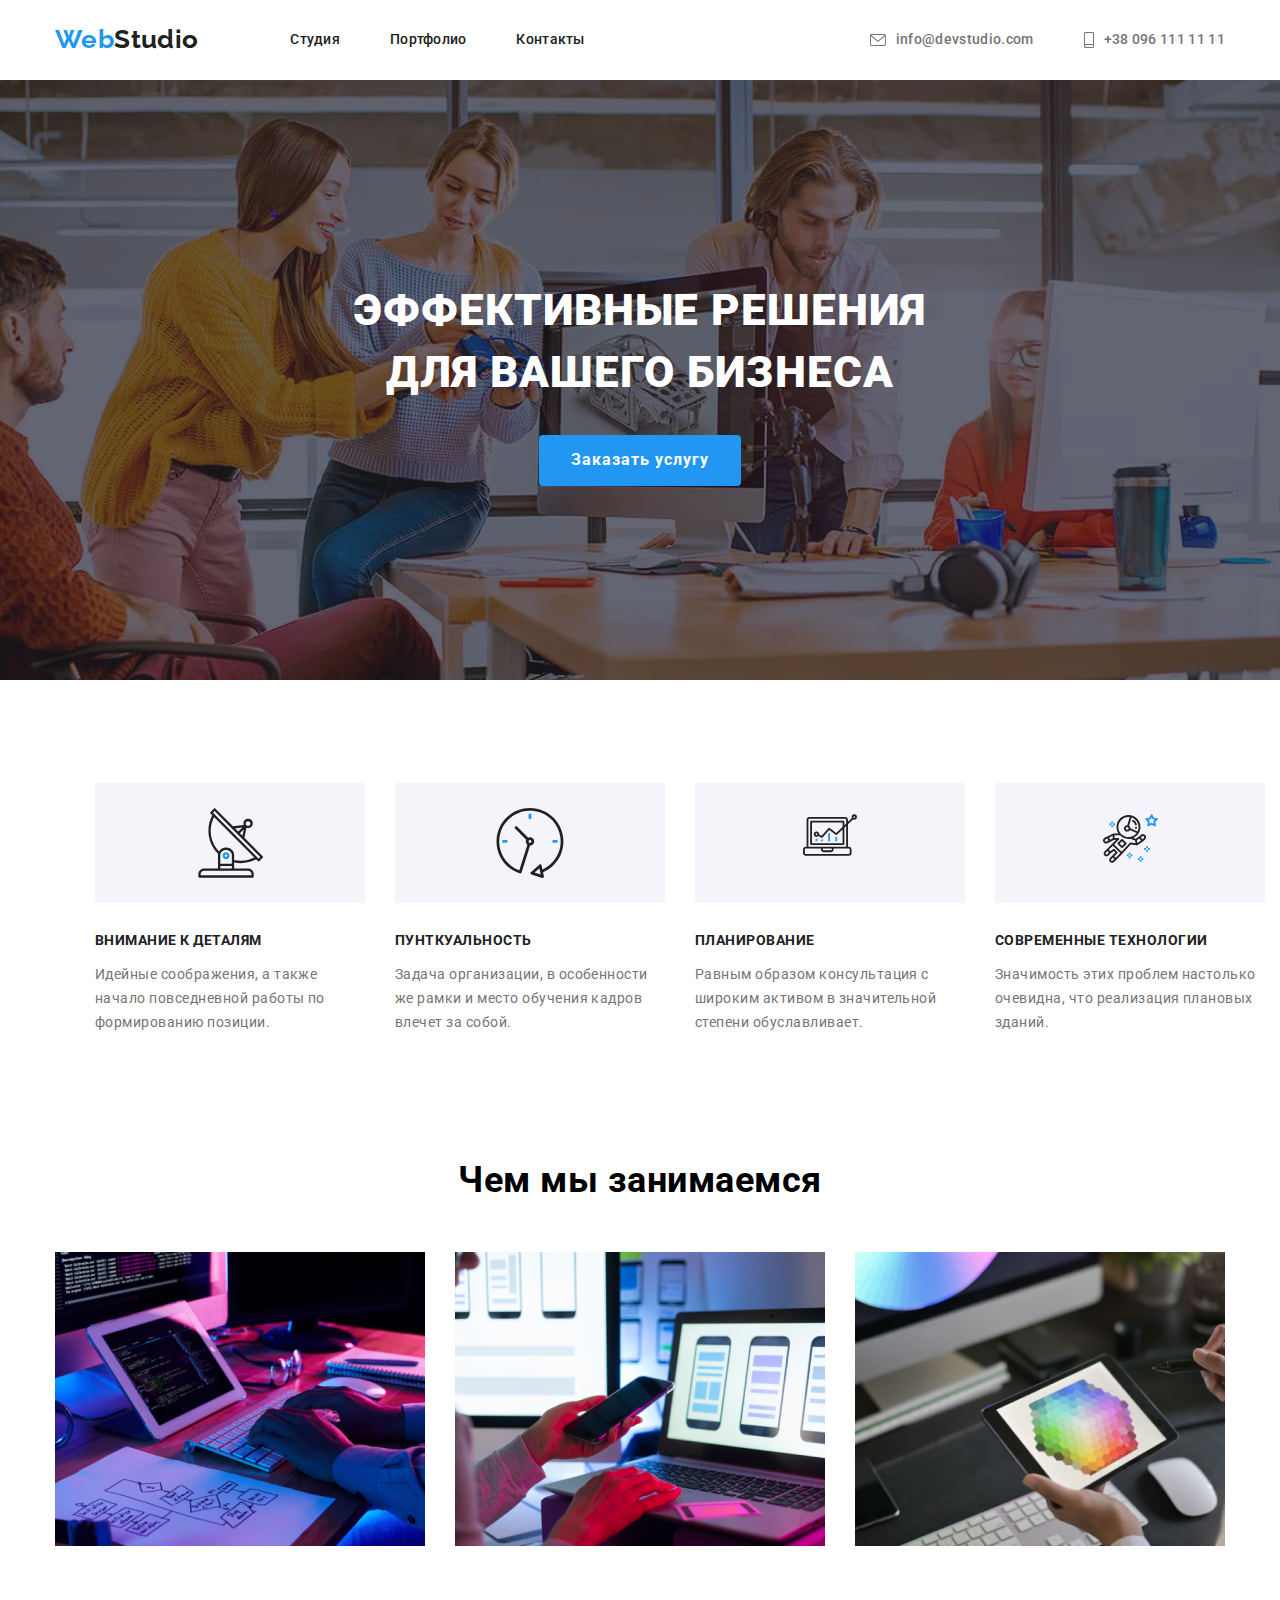
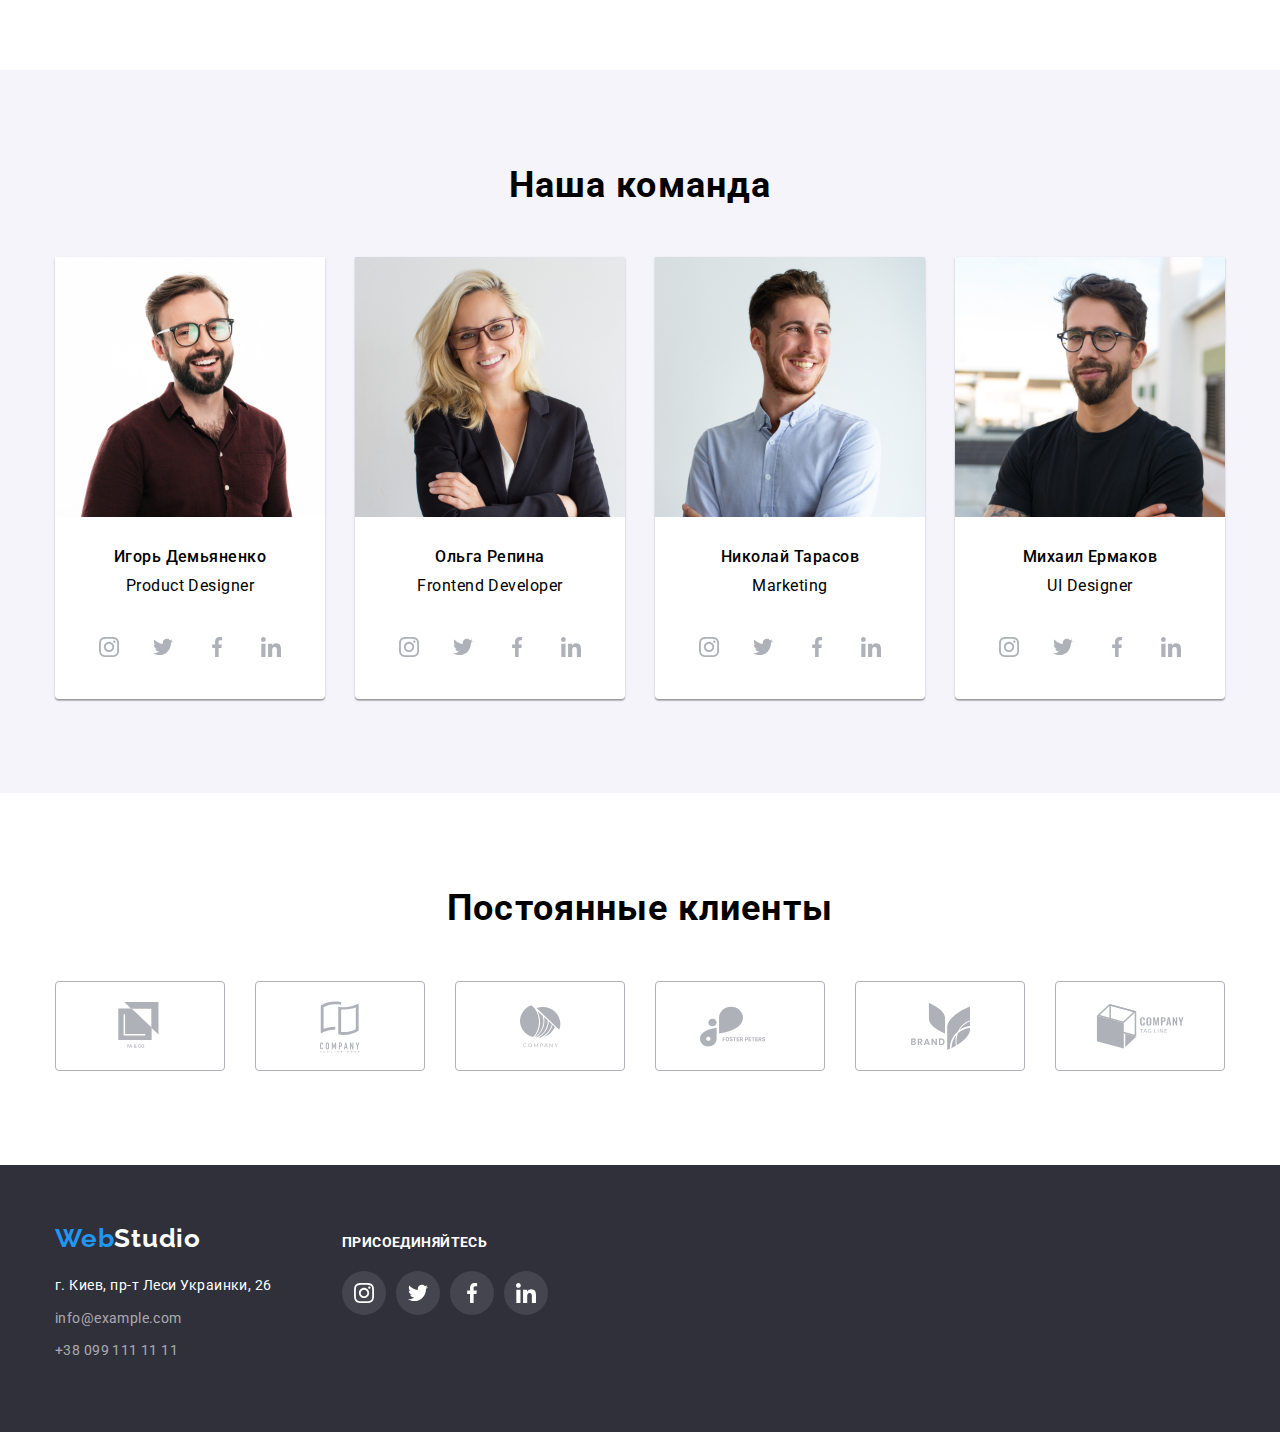
==== index.html @ 838c8c5d "склонирован" ====
<!DOCTYPE html>
<html lang=" ru">

<head>
    <meta charset="UTF-8">
    <meta name="viewport" content="width=device-width, initial-scale=1.0">
    <title>WebStudio</title>
    <link
        href="https://fonts.googleapis.com/css2?family=Raleway:wght@700&family=Roboto:wght@400;500;700;900&display=swap"
        rel="stylesheet" />
    <link rel="stylesheet" href="./css/modern-normalize.css">
    <link rel="stylesheet" href="./css/main.css">
    <link rel="stylesheet" href="./css/variables.css">
</head>

<body>
    <header class="header">
        <div class="container">
            <div class="containerheader">
                <nav class="nav-header">
                    <a href="#" class="nav-studio"><span class="span">Web</span>Studio</a>

                    <ul class="nav-list">
                        <li><a href="#" class="link">Студия</a></li>
                        <li><a href="./portfolio.html" class="link">Портфолио</a></li>
                        <li><a href="#" class="link">Контакты</a></li>
                    </ul>
                </nav>
                <ul class="contacts">
                    <li class="item">
                        <a href="mailto:info@example.com" class="head-item">
                            <svg class="icon-svg" width="16px" height="12px">
                                <use href="./images/icon.svg#icon-mail"></use>
                            </svg>info@devstudio.com</a>
                    </li>
                    <li class="item">
                        <a href="tel:+380991111111" class="head-item">
                            <svg class="icon-svg" width="10px" height="16px">
                                <use href="./images/icon.svg#icon-phone"></use>
                            </svg>+38 096 111 11 11 </a>
                    </li>
                </ul>
            </div>
        </div>
    </header>
    <main>
        <section class=" hero">
            <div class="container-hiro">
                <div class="overlay">
                    <h1 class="hero-title">ЭФФЕКТИВНЫЕ РЕШЕНИЯ<br /> ДЛЯ ВАШЕГО БИЗНЕСА</h1>
                    <a href="#" class="button">Заказать услугу</a>
                </div>
            </div>
        </section>

        <section class="section-one">
            <div class="container">
                <h2 class="section-title">Наши предложения</h2>
                <ul class="feature">
                    <li class="feature-item">
                        <div class="icon">
                            <svg class="icon-anten" width="65" height="70">
                                <use href="./images/icon.svg#icon-anten"></use>
                            </svg>
                        </div>
                        <h3 class="title">ВНИМАНИЕ К ДЕТАЛЯМ</h3>
                        <p class="paragraf">
                            Идейные соображения, а также<br /> начало повседневной работы
                            по<br />формированию позиции.
                        </p>
                    </li>
                    <li class="feature-item">
                        <div class="icon">
                            <svg class="icon-clock" width="70" height="70">
                                <use href="./images/icon.svg#icon-clock"></use>
                            </svg>
                        </div>
                        <h3 class="title">ПУНТКУАЛЬНОСТЬ</h3>
                        <p class="paragraf">Задача организации, в особенности же рамки и место
                            обучения кадров
                            влечет за
                            собой.</p>
                    </li>
                    <li class="feature-item icon-diagram">
                        <div class="icon">
                            <svg class="icon-diagram" width="70" height="54">
                                <use href="./images/icon.svg#icon-diagram"></use>
                            </svg>
                        </div>
                        <h3 class="title">ПЛАНИРОВАНИЕ</h3>
                        <p class="paragraf">Равным образом консультация с широким активом в
                            значительной степени
                            обуславливает.</p>
                    </li>
                    <li class="feature-item icon-astronaut">
                        <div class="icon">
                            <svg class="icon-astronaut" width="55" height="61">
                                <use href="./images/icon.svg#icon-astronaut"></use>
                            </svg>
                        </div>
                        <h3 class="title">СОВРЕМЕННЫЕ ТЕХНОЛОГИИ</h3>
                        <p class="paragraf">Значимость этих проблем настолько очевидна, что
                            реализация плановых
                            зданий.
                        </p>
                    </li>
                </ul>
            </div>
        </section>

        <section class="section-two">
            <div class="container">
                <h2 class="section-topic">Чем мы занимаемся</h2>
                <ul class="picture">
                    <li>
                        <img src="./images/planshet.jpg" alt="planshet" width="370" />
                    </li>
                    <li>
                        <img src="./images/telephont.jpg" alt="telephone" width="370" />
                    </li>
                    <li>
                        <img src="./images/cvetogram.jpg" alt="cvetogramma" width="370" />
                    </li>
                </ul>
            </div>
        </section>

        <section class="section-second">
            <div class="container">
                <h2 class="section-titlee">Наша команда</h2>
                <ul class="spisok">
                    <li class="team">
                        <img src="./images/Igor.jpg" alt="Igor" width="270" />
                        <h3 class="title">Игорь Демьяненко</h3>
                        <p class="par">Product Designer</p>
                        <ul class="social-icons">
                            <li class="icon-second">
                                <a href="#">
                                    <svg class="icon-seconde">
                                        <use href="./images/icon.svg#icon-instagram" width="20"></use>
                                    </svg>
                                </a>
                            </li>
                            <li>
                                <a href="#">
                                    <svg>
                                        <use href="./images/icon.svg#icon-twitter" width="20"></use>
                                    </svg>
                                </a>
                            </li>
                            <li>
                                <a href="#">
                                    <svg>
                                        <use href="./images/icon.svg#icon-fb" width="20"></use>
                                    </svg>
                                </a>
                            </li>
                            <li>
                                <a href="#">
                                    <svg>
                                        <use href="./images/icon.svg#icon-in" width="20"></use>
                                    </svg>
                                </a>
                            </li>
                        </ul>
                    </li>
                    <li class="team">
                        <img src="./images/Olga.jpg" alt="Olga" width="270" />
                        <h3 class="title">Ольга Репина</h3>
                        <p class="par">Frontend Developer</p>
                        <ul class="social-icons">
                            <li>
                                <a href="#">
                                    <svg>
                                        <use href="./images/icon.svg#icon-instagram" width="20"></use>
                                    </svg>
                                </a>
                            </li>
                            <li>
                                <a href="#">
                                    <svg>
                                        <use href="./images/icon.svg#icon-twitter" width="20"></use>
                                    </svg>
                                </a>
                            </li>
                            <li>
                                <a href="#">
                                    <svg>
                                        <use href="./images/icon.svg#icon-fb" width="20"></use>
                                    </svg>
                                </a>
                            </li>
                            <li>
                                <a href="#">
                                    <svg>
                                        <use href="./images/icon.svg#icon-in" width="20"></use>
                                    </svg>
                                </a>
                            </li>
                        </ul>
                    </li>

                    <li class="team">
                        <img src="./images/Nikolay.jpg" alt="Nikolay" width="270" />
                        <h3 class="title">Николай Тарасов</h3>
                        <p class="par">Marketing</p>
                        <ul class="social-icons">
                            <li>
                                <a href="#">
                                    <svg>
                                        <use href="./images/icon.svg#icon-instagram" width="20"></use>
                                    </svg>
                                </a>
                            </li>
                            <li>
                                <a href="#">
                                    <svg>
                                        <use href="./images/icon.svg#icon-twitter" width="20"></use>
                                    </svg>
                                </a>
                            </li>
                            <li>
                                <a href="#">
                                    <svg>
                                        <use href="./images/icon.svg#icon-fb" width="20"></use>
                                    </svg>
                                </a>
                            </li>
                            <li>
                                <a href="#">
                                    <svg>
                                        <use href="./images/icon.svg#icon-in" width="20"></use>
                                    </svg>
                                </a>
                            </li>
                        </ul>
                    </li>

                    <li class="team">
                        <img src="./images/Mihail.jpg" alt="Mihail" width="270" />
                        <h3 class="title">Михаил Ермаков</h3>
                        <p class="par">UI Designer</p>
                        <ul class="social-icons">
                            <li>
                                <a href="#">
                                    <svg>
                                        <use href="./images/icon.svg#icon-instagram" width="20"></use>
                                    </svg>
                                </a>
                            </li>
                            <li>
                                <a href="#">
                                    <svg>
                                        <use href="./images/icon.svg#icon-twitter" width="20"></use>
                                    </svg>
                                </a>
                            </li>
                            <li>
                                <a href="#">
                                    <svg>
                                        <use href="./images/icon.svg#icon-fb" width="20"></use>
                                    </svg>
                                </a>
                            </li>
                            <li>
                                <a href="#">
                                    <svg>
                                        <use href="./images/icon.svg#icon-in" width="20"></use>
                                    </svg>
                                </a>
                            </li>
                        </ul>
                    </li>
                </ul>
            </div>
        </section>
        <section class="section-client">
            <div class="container">
                <h2 class="section-titlee">Постоянные клиенты</h2>
                <ul class="clients">
                    <li class="clients-item">
                        <a href="#">
                            <svg class="icon-yaco" width="45" height="49">
                                <use href="./images/icon.svg#icon-yaco"></use>
                            </svg>
                        </a>
                    </li>
                    <li class="clients-item">
                        <a href="#">
                            <svg class="icon-companytag" width="40" height="52">
                                <use href="./images/icon.svg#icon-companytag"></use>
                            </svg>
                        </a>
                    </li>

                    <li class="clients-item">
                        <a href="#">
                            <svg class="icon-company" width="41" height="43">
                                <use href="./images/icon.svg#icon-company"></use>
                            </svg>
                        </a>
                    </li>

                    <li class="clients-item">
                        <a href="#">
                            <svg class="icon-foster" width="80" height="42">
                                <use href="./images/icon.svg#icon-foster"></use>
                            </svg>
                        </a>
                    </li>

                    <li class="clients-item">
                        <a href="#">
                            <svg class="icon-brand" width="59" height="47">
                                <use href="./images/icon.svg#icon-brand"></use>
                            </svg>
                        </a>
                    </li>

                    <li class="clients-item">
                        <a href="#">
                            <svg class="icon-tag" width="89" height="45">
                                <use href="./images/icon.svg#icon-tag"></use>
                            </svg>
                        </a>
                    </li>
                </ul>
            </div>

        </section>
    </main>
    <footer class="footer">
        <div class="container-footer">
            <div class="footer-contacts">
                <a href="#" class="footer-studio"><span class="span">Web</span>Studio</a>
                <address class="footer-street">
                    <p class="info">
                        г. Киев, пр-т Леси Украинки, 26
                    </p>
                </address>
                <address class="footer-mail">
                    <p class="info">
                        <a href="mailto:info@example.com" class="mailto">info@example.com</a>
                    </p>
                    <p class="info">
                        <a href="tel:+380991111111" class="tel">+38 099 111 11 11</a>
                    </p>
                </address>
            </div>

            <div class="add-us">
                <h2 class="add-title">присоединяйтесь</h2>
                <ul class="social-icons">
                    <li>
                        <a href="#">
                            <svg class="footer-icon">
                                <use href=" ./images/icon.svg#icon-instagram" width="20"></use>
                            </svg>
                        </a>
                    </li>
                    <li>
                        <a href="#">
                            <svg class="footer-icon">
                                <use href="./images/icon.svg#icon-twitter" width="20"></use>
                            </svg>
                        </a>
                    </li>
                    <li>
                        <a href="#">
                            <svg class="footer-icon">
                                <use href="./images/icon.svg#icon-fb" width="20"></use>
                            </svg>
                        </a>
                    </li>
                    <li>
                        <a href="#">
                            <svg class="footer-icon">
                                <use href="./images/icon.svg#icon-in" width="20"></use>
                            </svg>
                        </a>
                    </li>
                </ul>
            </div>
        </div>
    </footer>
</body>

</html>
---- css/main.css ----
html {
    box-sizing: border-box;
}

*,
*::before,
*::after {
    box-sizing: inherit;
}

body {
    font-family: 'Roboto', sans-serif;
    background-color: #FFFFFF;
    letter-spacing: 0.03em;
}

a {
    text-decoration: none;
} 

.container {
    width: 1200px;
    margin-left: auto;
    margin-right: auto;
    padding-left: 15px;
    padding-right: 15px;
}

.header {
    padding-top: 24px;
    padding-bottom: 25px;
    /*border-bottom: 1px solid #ECECEC;*/
}
.containerheader {
    display: flex;
    background-color:  #FFFFFF;
    letter-spacing: 0.02em;
    /*border-bottom: 1px solid #ECECEC;*/
}
a .span {
   color: #2196F3;
   font-family: 'Raleway', sans-serif;
   font-weight: 700;
   font-size: 26px;
   line-height: 1.2;
}

.nav-studio {
    color: var(--black-text);
    font-family: 'Raleway', sans-serif;
    font-weight: 700;
    font-size: 26px;
    line-height: 1.2;
    margin-right: 92px;
}

.nav-header,
.nav-list,
.contacts {
    display: flex;
    align-items: center;
}

.containerheader {
    justify-content: space-between;
    align-item: center;
    /*padding-top: 24px;*/
}
.nav-list {
    padding: 0;
    margin: 0;
}

.nav-list li {
    margin-left: 50px;
}

.nav-list li:first-child {
    margin: 0;
}


.contacts {
    pading: 0;
    margin: 0;
}

.contacts li:last-child{
    margin-left: 50px;
}
.link {
    font-family: 'Roboto', sans-serif;
    font-style: normal;
    font-weight: 500;
    color: var(--black-text);
    font-size: 14px;
    line-height: 1.14;
    letter-spacing: 0.02em;
}

.link:hover, 
.link:focus {
    color: var(--accent-color);
}
.head-item {
    display: block;
    display: flex;
    align-items: center;
}

.contacts a {
    font-weight: 500;
    color: var(--grey-text);
    font-size: 14px;
    line-height: 1.14;
}

.head-item:hover,
.head-item:focus {
    color: var(--accent-color);
}

.icon-svg {
    margin-right: 10px;
    fill: currentColor;
}

.section-title {
    color:var(--black-text);
}

/*HERO*/
.hero {
    max-width: 1600px;
    margin-left: auto;
    margin-right: auto;
    letter-spacing: 0.06em;
    text-align: center;
}
.overlay {
    height: 600px;
    max-width: 1600px;
    margin-left: auto;
    margin-right: auto;
    background-image: linear-gradient(
            to right,
            rgba(47, 48, 58, 0.4),
            rgba(47, 48, 58, 0.4)
        ), 
        url("../images/heroimg.jpg");
    background-color: black;
    background-repeat: no-repeat;
    background-size: cover;
    background-position: center;
    /*position: relative;*/
}
.overlay h1 {
    margin: 0;
    padding: 0;
    font-weight: 900;
    font-size: 44px;
    color: var(--white-text);
    font-family: Roboto;
    line-height: 1.4;
    text-align: center;
    text-transform: uppercase;
    padding-top: 200px;
    margin-bottom: 32px;
}
.button {
    display: inline-block;
    font-weight: 700;
    font-size: 16px;
    background-color: var(--accent-color);
    color: var(--white-text);
    line-height: 1.9;
    align-items: center;
    border-radius: 4px;
    min-width: 200px;
    padding: 10px 32px;
    /*margin-bottom: 250px;*/
}
/*SECTION*/
.section-one {
    padding-top: 44px;
}

.section-title {
    visibility: hidden;
}
.section-one h2 {
    margin: 0;
    padding: 0;
}

.feature {
    display: flex;
}

.feature li {
   justify-content: space-between;
    align-item: center;
    margin-right: 30px;
    min-width: 270px;

}

/*.feature-item::before {
    display: block;
    content: '';
    height: 120px;
    background-size: contain;
    background-repeat: no-repeat;
    background-position: center;
    background-color: #F5F4FA;
    margin-bottom: 30px;
}*/

.icon {
    display: block;
    content: '';
    width: 270px;
    height: 120px;
    background-size: contain;
    background-repeat: no-repeat;
    background-position: center;
    background-color: #F5F4FA;
    margin-bottom: 30px;
    padding: 25px 100px;
    align-items: center;
    text-align: center;
}


.feature .title {
    font-weight: 700;
    font-size: 14px;
    color: var(--black-text);
    line-height: 1.14;
}

.paragraf {
    font-weight: 400;
    font-size: 14px;
    color: var(--grey-text);
    line-height: 1.7;
}

/*section */
.section-two {
    padding-bottom: 94px;
    padding-top: 94px;
}

.section-topic {
    margin: 0;
    padding: 0;
    font-weight: 700;
    font-size: 36px;
    line-height: 1.2;
    text-align: center;
    margin-bottom: 50px;
}


.picture {
    margin: 0;
    padding: 0;
    display: flex;
    justify-content: space-between;
    margin-top: 50px;
}

/*section second*/
.section-second {
    background-color: var(--baground-second);
    padding-bottom: 94px;
    padding-top: 94px;
}

.section-title {
    margin: 0;
    padding: 0;
    font-weight: 700;
    font-size: 36px;
    line-height: 1.2;
    text-align: center;
    margin-bottom: 50px;
}

.spisok {
    padding: 0;
    margin: 0;
    display: flex;
    justify-content: space-between;
    text-align: center;
}

.team {
    background: #FFFFFF;
    box-shadow: 0px 1px 3px rgba(0, 0, 0, 0.12), 0px 1px 1px rgba(0, 0, 0, 0.14), 0px 2px 1px rgba(0, 0, 0, 0.2);
    border-radius: 0px 0px 4px 4px;
}
img {
    display: block;
    margin-bottom: 30px;
}

.title {
    padding: 0;
    margin: 0;
    font-weight: 500;
    font-size: 16px;
    line-height: 1.2;
    margin-bottom: 10px;
}

.par {
    padding: 0;
    margin: 0;
    font-weight: 400;
    font-size: 16px;
    line-height: 1.2;
    margin-bottom: 30px;
}

.social-icons {
    padding: 0;
    display: flex;
    justify-content: center;
    align-items: center;
    padding-bottom: 30px;
}

.social-icons li {
    width: 44px;
    height: 44px;
}


.social-icons a {
    display: flex;
    justify-content: center;
    align-items: center;
    height: inherit;
    width: inherit;
    fill: var( --social-color);
}
.social-icons li:not(:last-child) {
    margin-right: 10px;
}

.social-icons svg {
    padding-left: 12px;
}
.social-icons a:hover,
.social-icons a:focus {
    fill: var(--accent-color);
    background-color: var(--accent-color);
    fill: var(--white-text);
    border-radius: 50%;
    box-shadow: 0px 4px 4px rgba(0, 0, 0, 0.25);
}
.icon-second .icon-seconde:hover,
.icon-second .icon-seconde:focus {
    fill: var(--white-text);
}

/*client*/
.section-client {
    margin: 0;
    padding: 0;
    padding-bottom: 94px;
    padding-top: 94px;
}
.section-titlee {
    padding: 0;
    margin: 0;
    margin-bottom: 50px;
    font-weight: 700;
    font-size: 36px;
    line-height: 1.2;
    text-align: center;
    letter-spacing: 0.03em;
}
.clients {
    margin: 0;
    padding: 0;
    display: flex;
}
.client-item a{
    width: 170px;
    height: 90px;
}

.clients li {
    display: flex;
    justify-content: center;
    min-width: 170px;
    height: 90px;
    margin-right: 30px;
    border: 1px solid #AFB1B8;
    box-sizing: border-box;
    border-radius: 4px;

}

.clients-item a{
    content: '';
    display: flex;
    justify-content: center;
    align-items: center;
    height: inherit;
    min-width: 170px;
    height: 90px;
    fill: var(--social-color);
}

.clients-item a:hover,
.clients-item a:focus {
    color: var(--accent-color);
    fill: currentColor;

    border: 1px solid var(--accent-color);
}

/*footer*/
.footer {
    background-color: var(--baground-color);
    padding-bottom: 60px;
    padding-top: 58px;
}


.container-footer {
    max-width: 1200px;
    min-hight: 250px;
    margin-left: auto;
    margin-right: auto;
    padding-left: 15px;
    padding-right: 15px;
    display: flex;
    align-items: baseline;
}

.footer-contacts {
    max-width: 232px;
    margin-right: 70px;
}
.footer-studio,
.span {
    margin: 0;
    padding: 0;
}
.footer-studio {
    /*margin-top: 60px;*/
    font-weight: 700;
    font-size: 26px;
    line-height: 31px;
    letter-spacing: 0.03em;
    color: var(--white-text);
    font-family: Raleway, sans-serif;
}

.span {
    color: var(--accent-color);
    font-weight: 700;
    font-size: 26px;
    line-height: 31px;
    letter-spacing: 0.03em;
    font-family: Raleway, sans-serif;
}

.footer-street {
    margin-top: 20px;
    padding: 0;
    font-weight: 400;
    font-size: 14px;
    color: var(--white-text);
    line-height: 1.7;
}

.footer-street > .footer-mail:not(:last-child) {
    margin-bottom: 9px;
}

.info {
    margin: 0;
    padding: 0;
    margin-bottom: 9px;
}
.footer-mail {
    display: inline-block;
    font-style: normal;
    font-weight: 400;
    font-size: 14px;
    line-height: 1.7;
    letter-spacing: 0.03em;

}

.mailto, .tel {
    color: var(--grey-text-op06);

}
    
.mailto {
    margin-top: 9px;
    margin-bottom: 9px;
}

.add-us{
    justify-content: center;
    align-items: baseline; 
    margin: 0;
    padding: 0;
    float: left;
}

.add-title {
    font-family: Roboto;
    font-weight: 700;
    font-size: 14px;
    line-height: 1.14;
    letter-spacing: 0.03em;
    text-transform: uppercase;

    color: var(--white-text);
    justify-content: center;
    margin: 0;
    padding: 0;
    margin-bottom: 20px;
}

.social-icons {
    display: flex;
    justify-content: center;
    align-items: center;
    padding-bottom: 30px;
}

.social-icons li {
    width: 44px;
    height: 44px;
}


.social-icons a,
.social-icons svg {
    display: flex;
    justify-content: center;
    align-items: center;
    height: inherit;
    width: inherit;
}
a .footer-icon {
    fill: var(--white-text);
 }
.social-icons li:not(:last-child) {
    margin-right: 10px;
}

.social-icons svg {
    padding-left: 12px;
}
.social-icons svg:hover,
.social-icons svg:focus {
    fill: var(--accent-color);
    background-color: var(--accent-color);
    fill: var(--white-text);
    border-radius: 50%;
}

.social-icons a{
    justify-content: center;
    align-items: baseline; 
    background-color: var(--social-icon);
    border-radius: 50%;
    drop-shadow: (0px 4px 4px rgba(0, 0, 0, 0.25));
}
---- css/variables.css ----
:root{
    --white-text: #FFFFFF;
    --grey-text: #757575;
    --grey-text-op06:rgba(255, 255, 255, 0.6);
    --black-text: #212121;
    --accent-color: #2196F3;
    --baground-color: #2F303A;
    --baground-second: #F5F4FA;
    --card-set-gap: 30px;
    --social-icon: rgba(255, 255, 255, 0.1);
    --social-color: #AFB1B8;
}
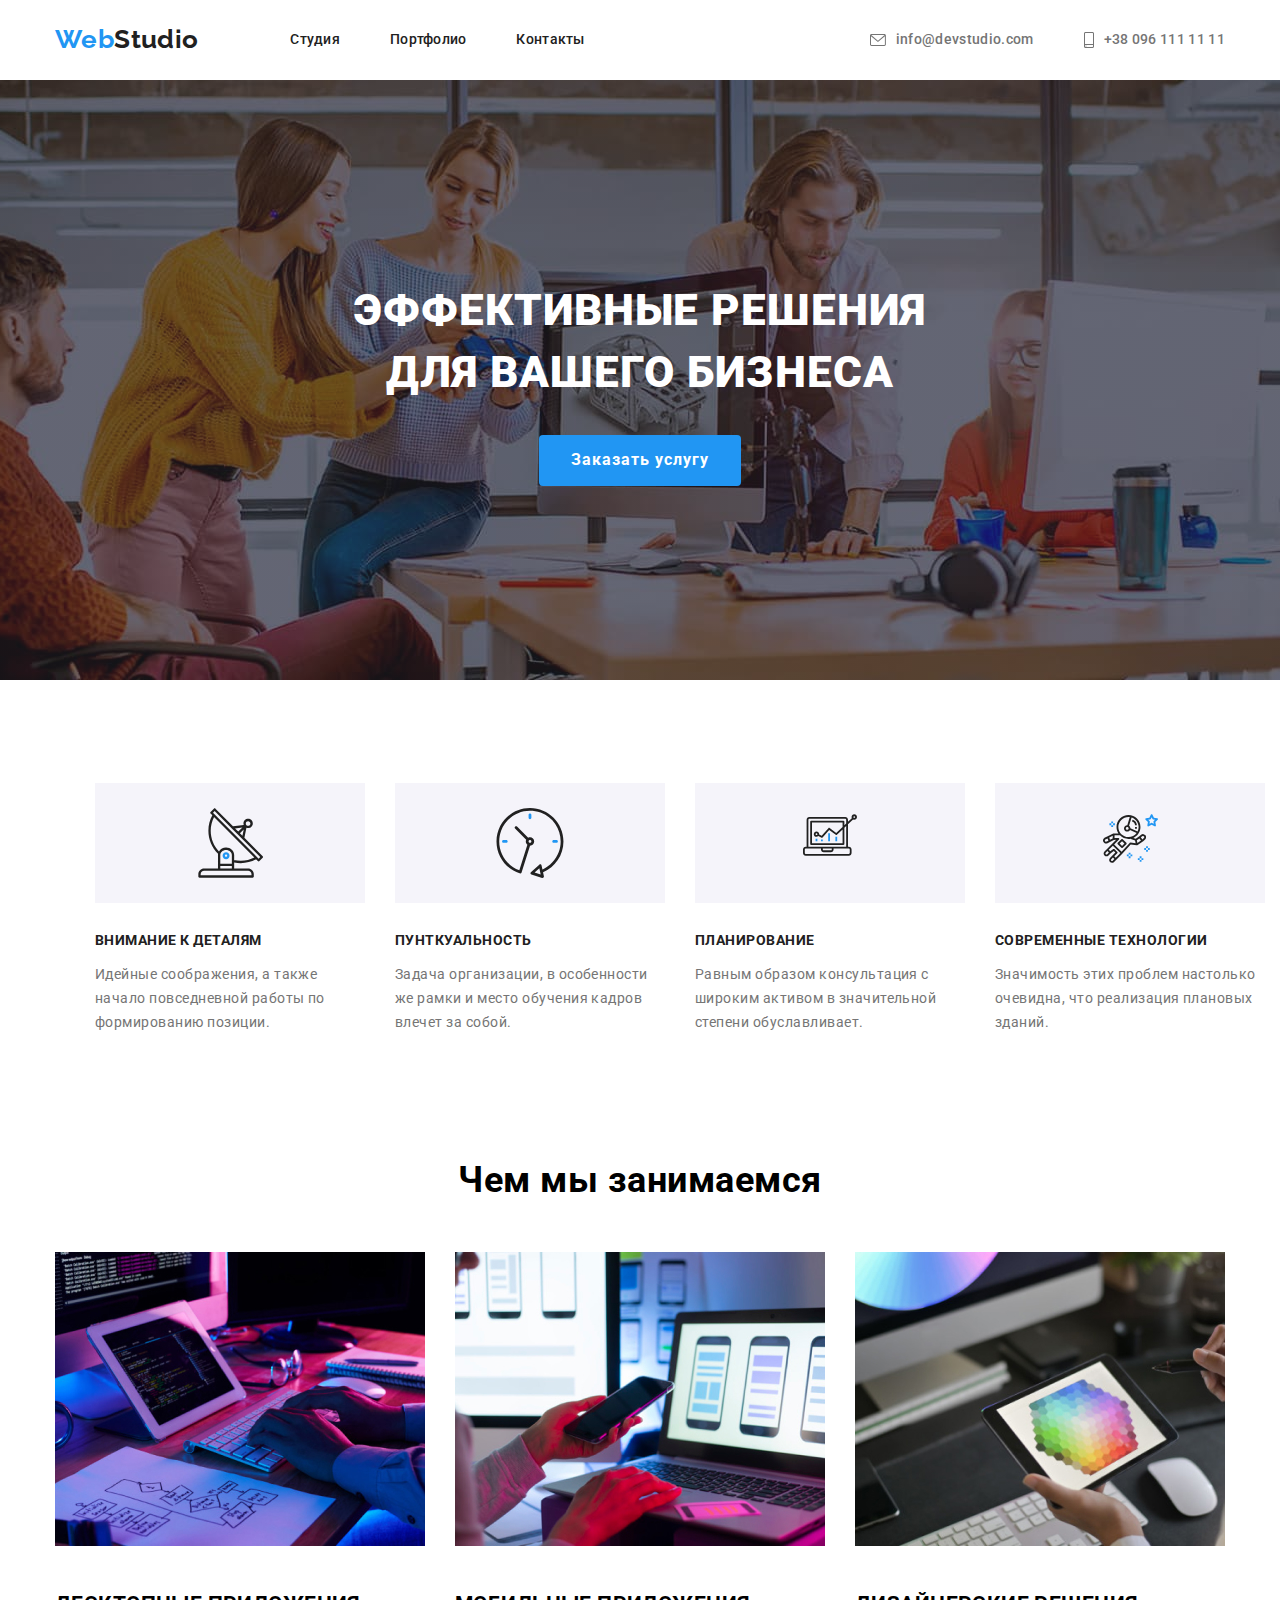
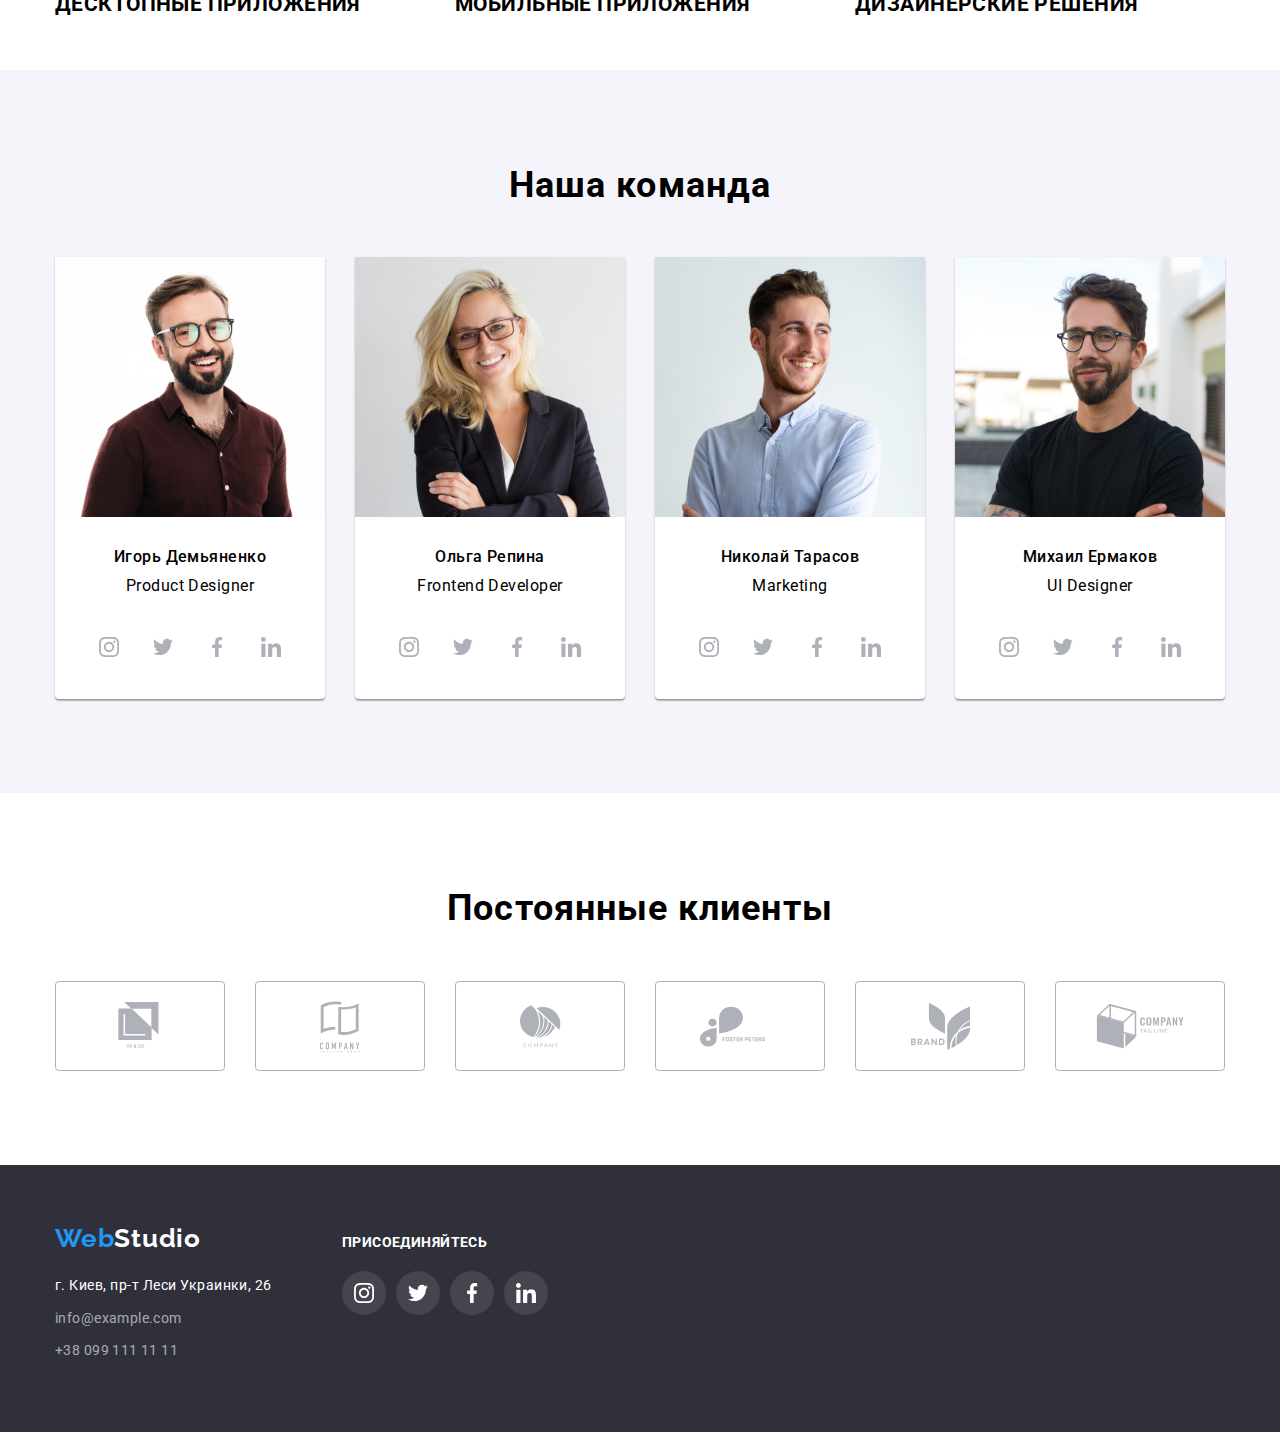
==== commit 3e7ce041: "тег" ====
--- a/index.html
+++ b/index.html
@@ -112,14 +112,23 @@
             <div class="container">
                 <h2 class="section-topic">Чем мы занимаемся</h2>
                 <ul class="picture">
-                    <li>
+                    <li class="app">
                         <img src="./images/planshet.jpg" alt="planshet" width="370" />
-                    </li>
-                    <li>
+                        <div class="apps">
+                            <h2>Десктопные приложения</h2>
+                        </div>
+                    </li>
+                    <li class="app">
                         <img src="./images/telephont.jpg" alt="telephone" width="370" />
-                    </li>
-                    <li>
+                        <div class="apps">
+                            <h2>Мобильные приложения</h2>
+                        </div>
+                    </li>
+                    <li class="app">
                         <img src="./images/cvetogram.jpg" alt="cvetogramma" width="370" />
+                        <div class="apps">
+                            <h2>Дизайнерские решения</h2>
+                        </div>
                     </li>
                 </ul>
             </div>
--- a/css/main.css
+++ b/css/main.css
@@ -96,6 +96,23 @@
     font-size: 14px;
     line-height: 1.14;
     letter-spacing: 0.02em;
+
+}
+.link {
+    display: inline-block;
+}
+
+.link:hover:after,
+.link:focus::after {
+    display: block;
+    position: absolute;
+    content: '';
+    margin: 0 auto;
+    margin-top: 28px;
+    height: 4px;
+    width: 62px;
+    background-color: var(--accent-color);
+    border-radius: 2px;
 }
 
 .link:hover, 
@@ -180,6 +197,15 @@
     padding: 10px 32px;
     /*margin-bottom: 250px;*/
 }
+
+/*<div class="" id="">
+                    <form action="" class=""
+                        <h2>Оставьте свои данные, мы вам перезвоним</h2>
+                        <label for=""><b>mail</b></label>
+                        <input type="text" placeholder="" name="email" required>
+                        <button type="submit" class=""></button>
+                    </form>
+                </div>*/
 /*SECTION*/
 .section-one {
     padding-top: 44px;
@@ -271,6 +297,25 @@
     margin-top: 50px;
 }
 
+.app img {
+    position: relative;
+}
+
+.apps {
+    position: absolute;
+    font-family: Roboto, sans-serif;
+    font-style: normal;
+    font-weight: 700;
+    font-size: 14px;
+    line-height: 1.14;
+    text-align: center;
+    letter-spacing: 0.03em;
+    text-transform: uppercase;
+
+}
+
+
+
 /*section second*/
 .section-second {
     background-color: var(--baground-second);
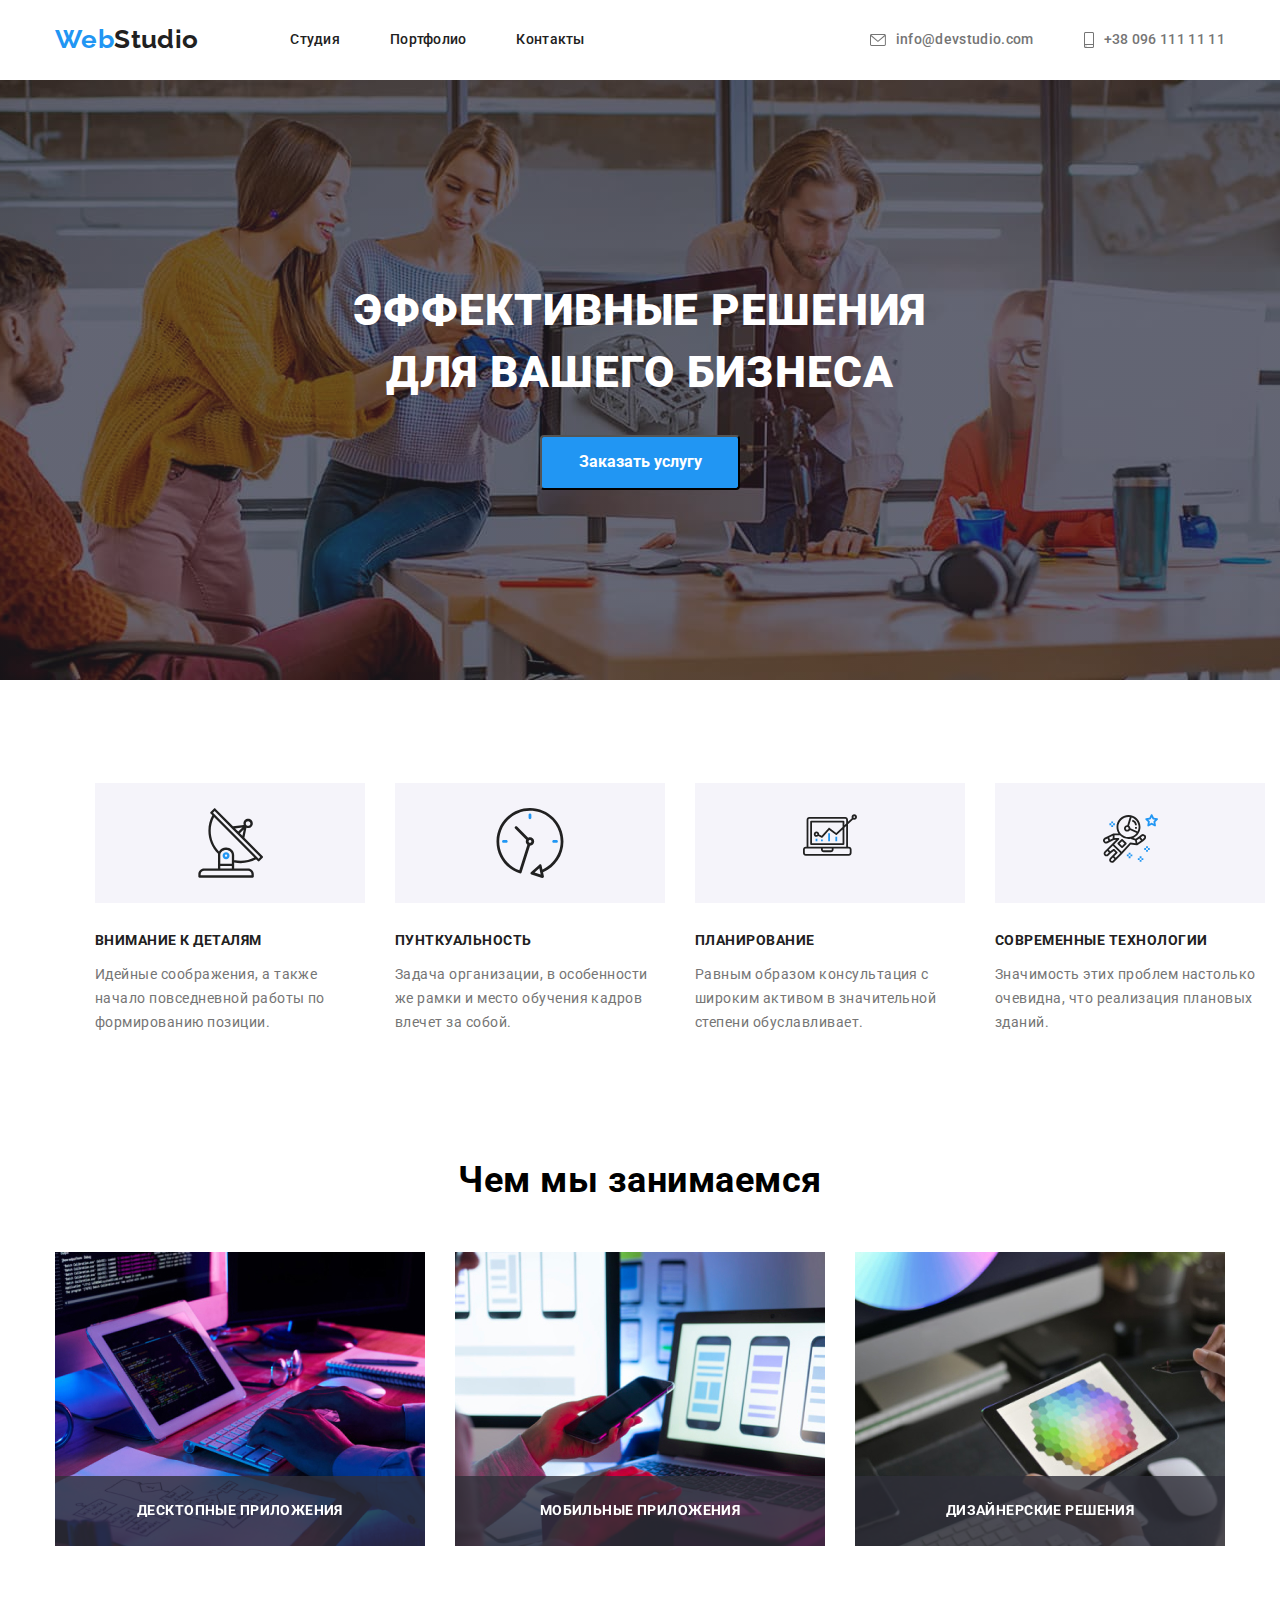
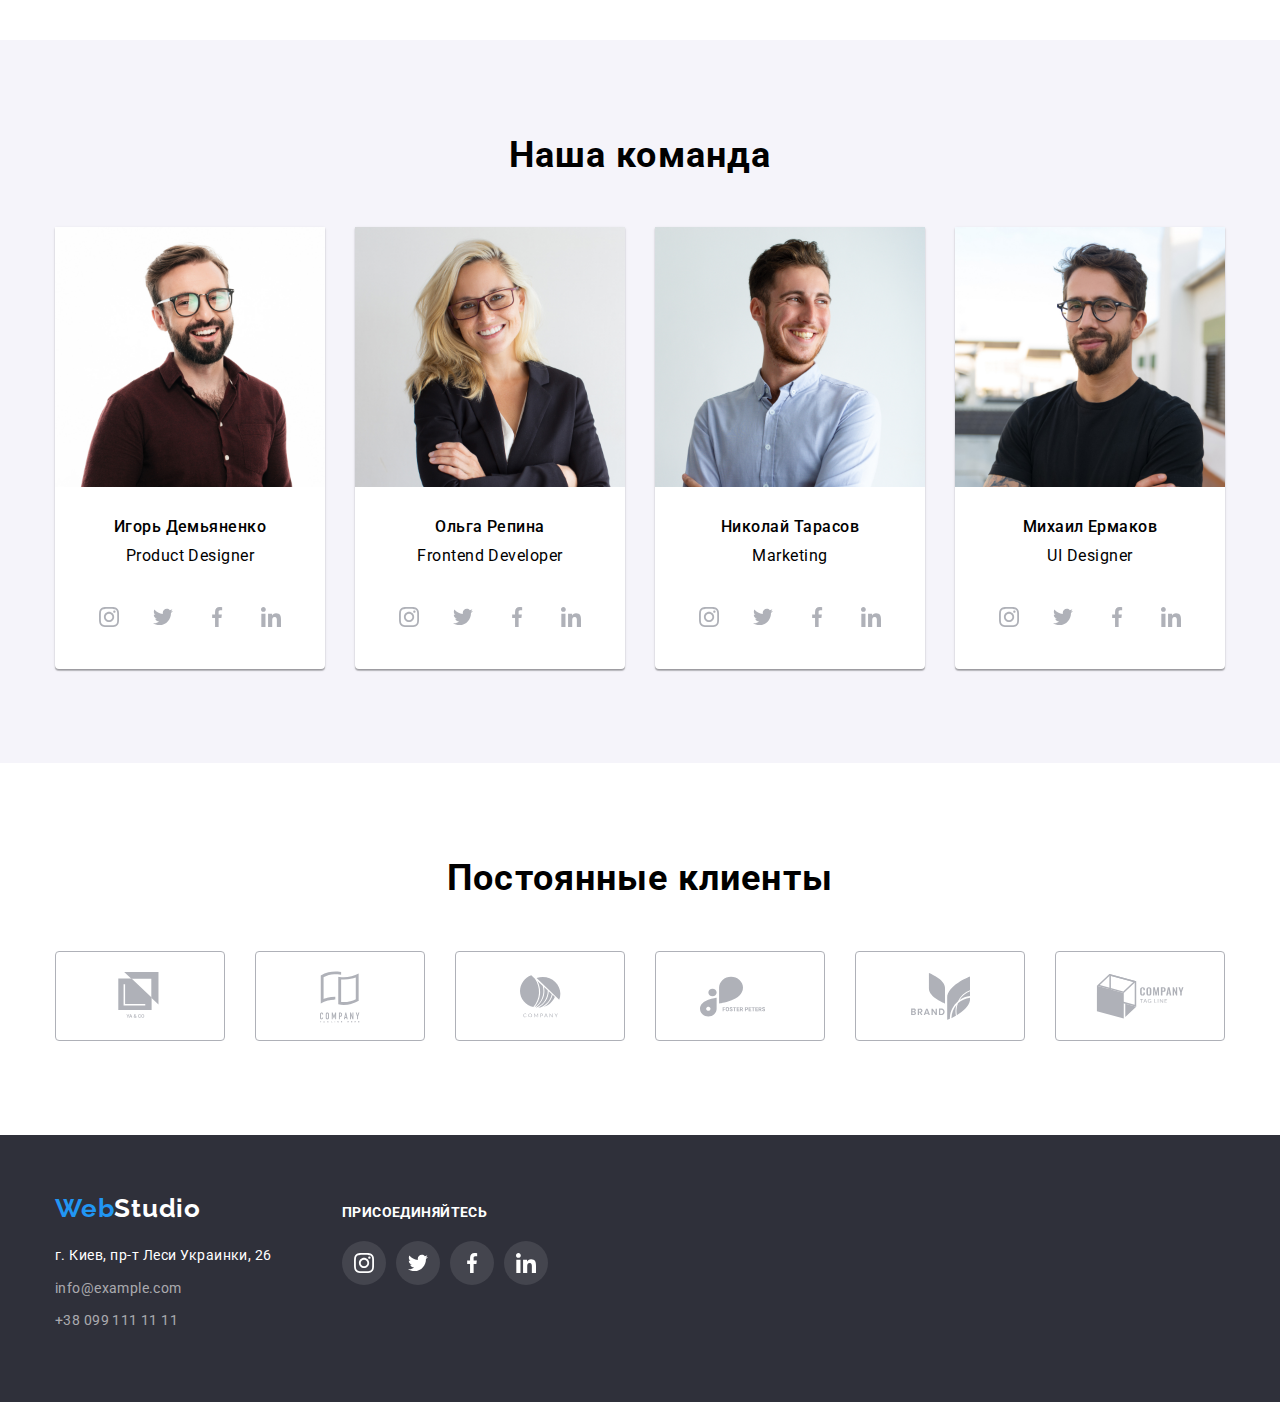
==== commit ae60e0c3: "позиционирование" ====
--- a/index.html
+++ b/index.html
@@ -48,7 +48,19 @@
             <div class="container-hiro">
                 <div class="overlay">
                     <h1 class="hero-title">ЭФФЕКТИВНЫЕ РЕШЕНИЯ<br /> ДЛЯ ВАШЕГО БИЗНЕСА</h1>
-                    <a href="#" class="button">Заказать услугу</a>
+                    <button class="button" data-modal-open>Заказать услугу</button>
+    
+                </div>
+                <div class="backdrop is-hidden" data-modal>
+                    <div class="modal">
+                        <h2>Оставьте свои данные, мы вам перезвоним</h2>
+                        <button data-modal-close>
+                            <svg class="Vector" width="11px" height="11px">
+                                <use href="./images/Vector.svg#Vector"></use>
+                            </svg>
+                        <button>
+        
+                    </div>
                 </div>
             </div>
         </section>
@@ -392,6 +404,7 @@
             </div>
         </div>
     </footer>
+    <script src="./js/modal.js"></script>
 </body>
 
 </html>--- a/css/main.css
+++ b/css/main.css
@@ -97,6 +97,10 @@
     line-height: 1.14;
     letter-spacing: 0.02em;
 
+    transition-property: background-color;
+    transition-duration: 250ms;
+    transition-timing-function: cubic-bezier(0.4, 0, 0.2, 1);
+    transition-delay:  2000ms;
 }
 .link {
     display: inline-block;
@@ -108,7 +112,7 @@
     position: absolute;
     content: '';
     margin: 0 auto;
-    margin-top: 28px;
+    margin-top: 29px;
     height: 4px;
     width: 62px;
     background-color: var(--accent-color);
@@ -123,6 +127,10 @@
     display: block;
     display: flex;
     align-items: center;
+
+    transition-property: background-color;
+    transition-duration: 250ms;
+    transition-timing-function: cubic-bezier(0.4, 0, 0.2, 1);
 }
 
 .contacts a {
@@ -195,17 +203,36 @@
     border-radius: 4px;
     min-width: 200px;
     padding: 10px 32px;
-    /*margin-bottom: 250px;*/
-}
-
-/*<div class="" id="">
-                    <form action="" class=""
-                        <h2>Оставьте свои данные, мы вам перезвоним</h2>
-                        <label for=""><b>mail</b></label>
-                        <input type="text" placeholder="" name="email" required>
-                        <button type="submit" class=""></button>
-                    </form>
-                </div>*/
+}
+
+.Vector {
+    left: 0px;
+    border-radius: 50%;
+}
+.backdrop {
+    position: fixed;
+    top: 0;
+    left: 0;
+    width: 1600px;
+    height: 1024px;
+    background: rgba(0, 0, 0, 0.2);
+}
+
+.backdrop.is-hidden {
+    opacity: 0;
+    pointer-events: none;
+}
+
+.modal {
+    position: absolute;
+    top: 50%;
+    left: 50%;
+    transform: translate(-50%, -50%);
+
+    min-height: 581px;
+    max-width: 528px;
+    background-color: var(--white-text);
+}
 /*SECTION*/
 .section-one {
     padding-top: 44px;
@@ -298,11 +325,25 @@
 }
 
 .app img {
+    margin-bottom: 0;
+}
+.app {
     position: relative;
 }
 
 .apps {
     position: absolute;
+
+    right: 0;
+    bottom: 0;
+    background: rgba(47, 48, 58, 0.8);
+    width: 370px;
+    height: 70px;
+    padding-top: 27px;
+}
+.apps h2{
+    padding: 0;
+    margin: 0;
     font-family: Roboto, sans-serif;
     font-style: normal;
     font-weight: 700;
@@ -311,6 +352,7 @@
     text-align: center;
     letter-spacing: 0.03em;
     text-transform: uppercase;
+    color: var(--white-text);
 
 }
 
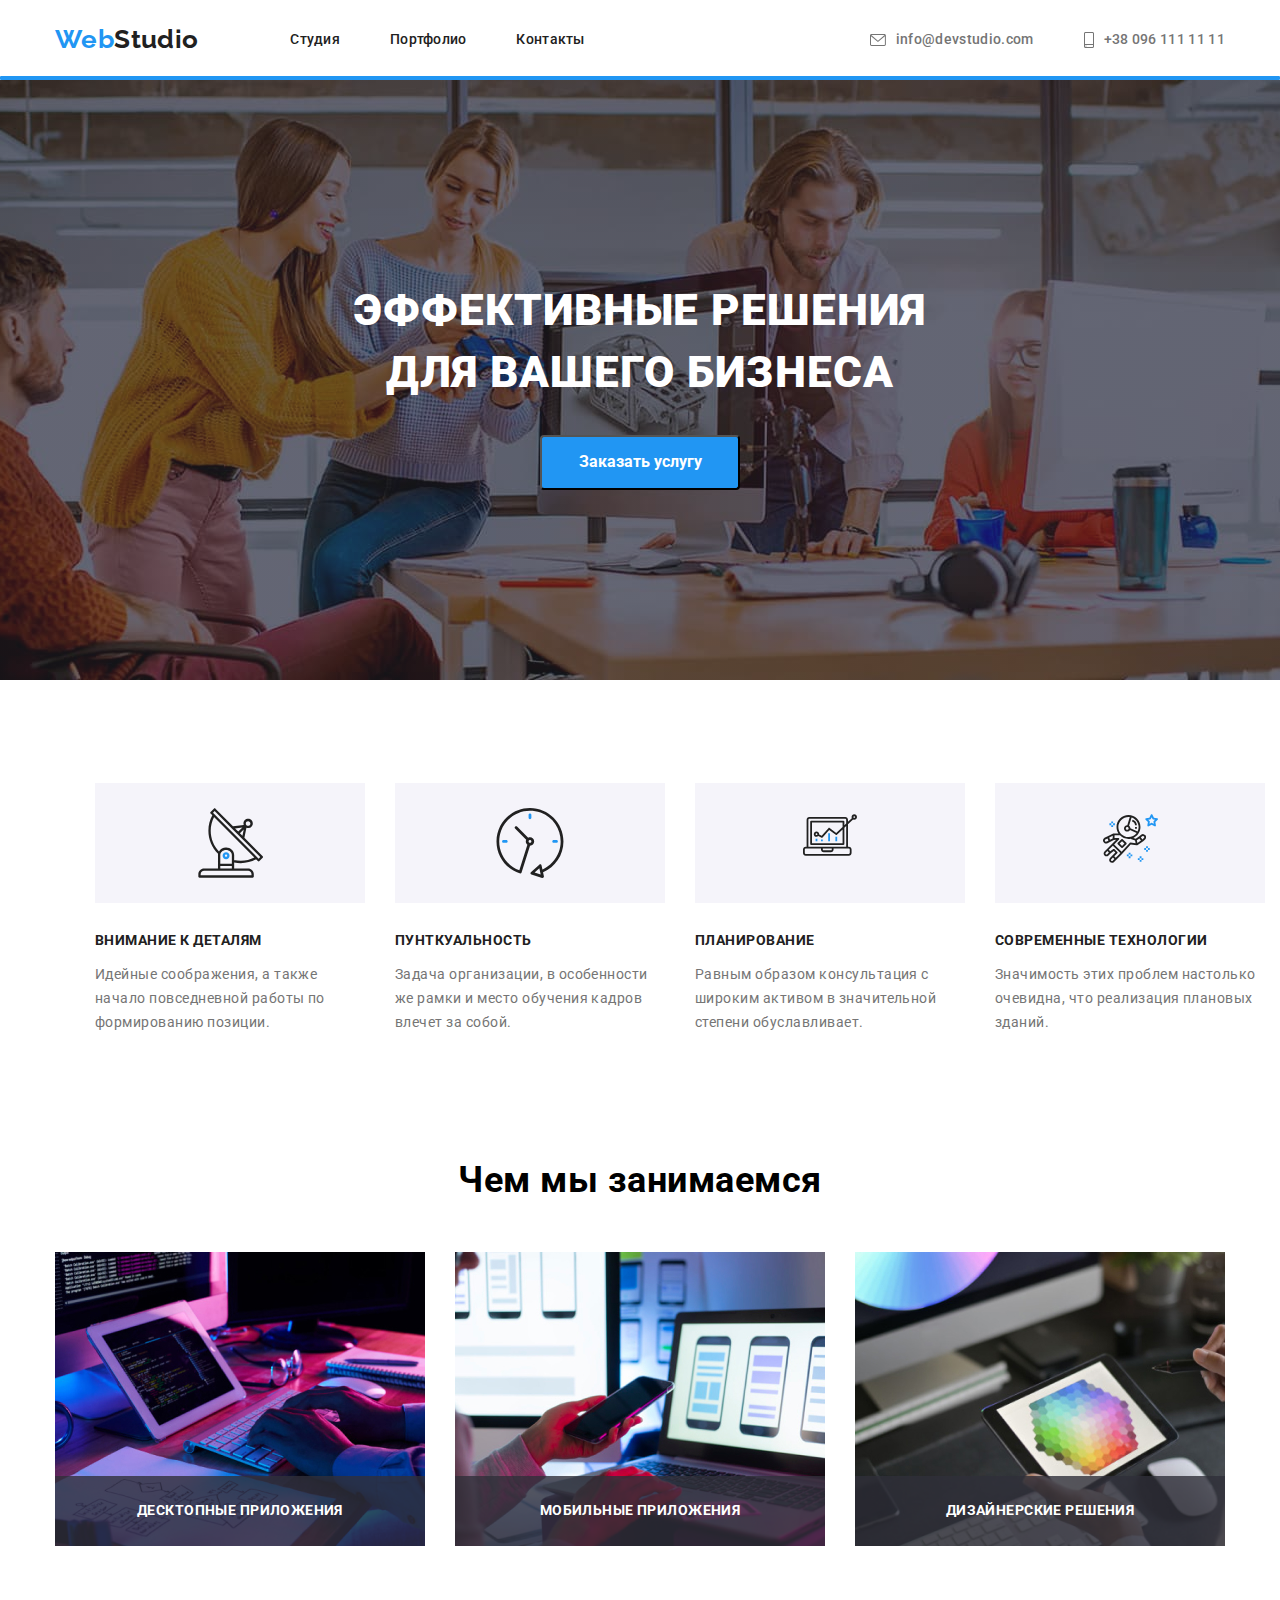
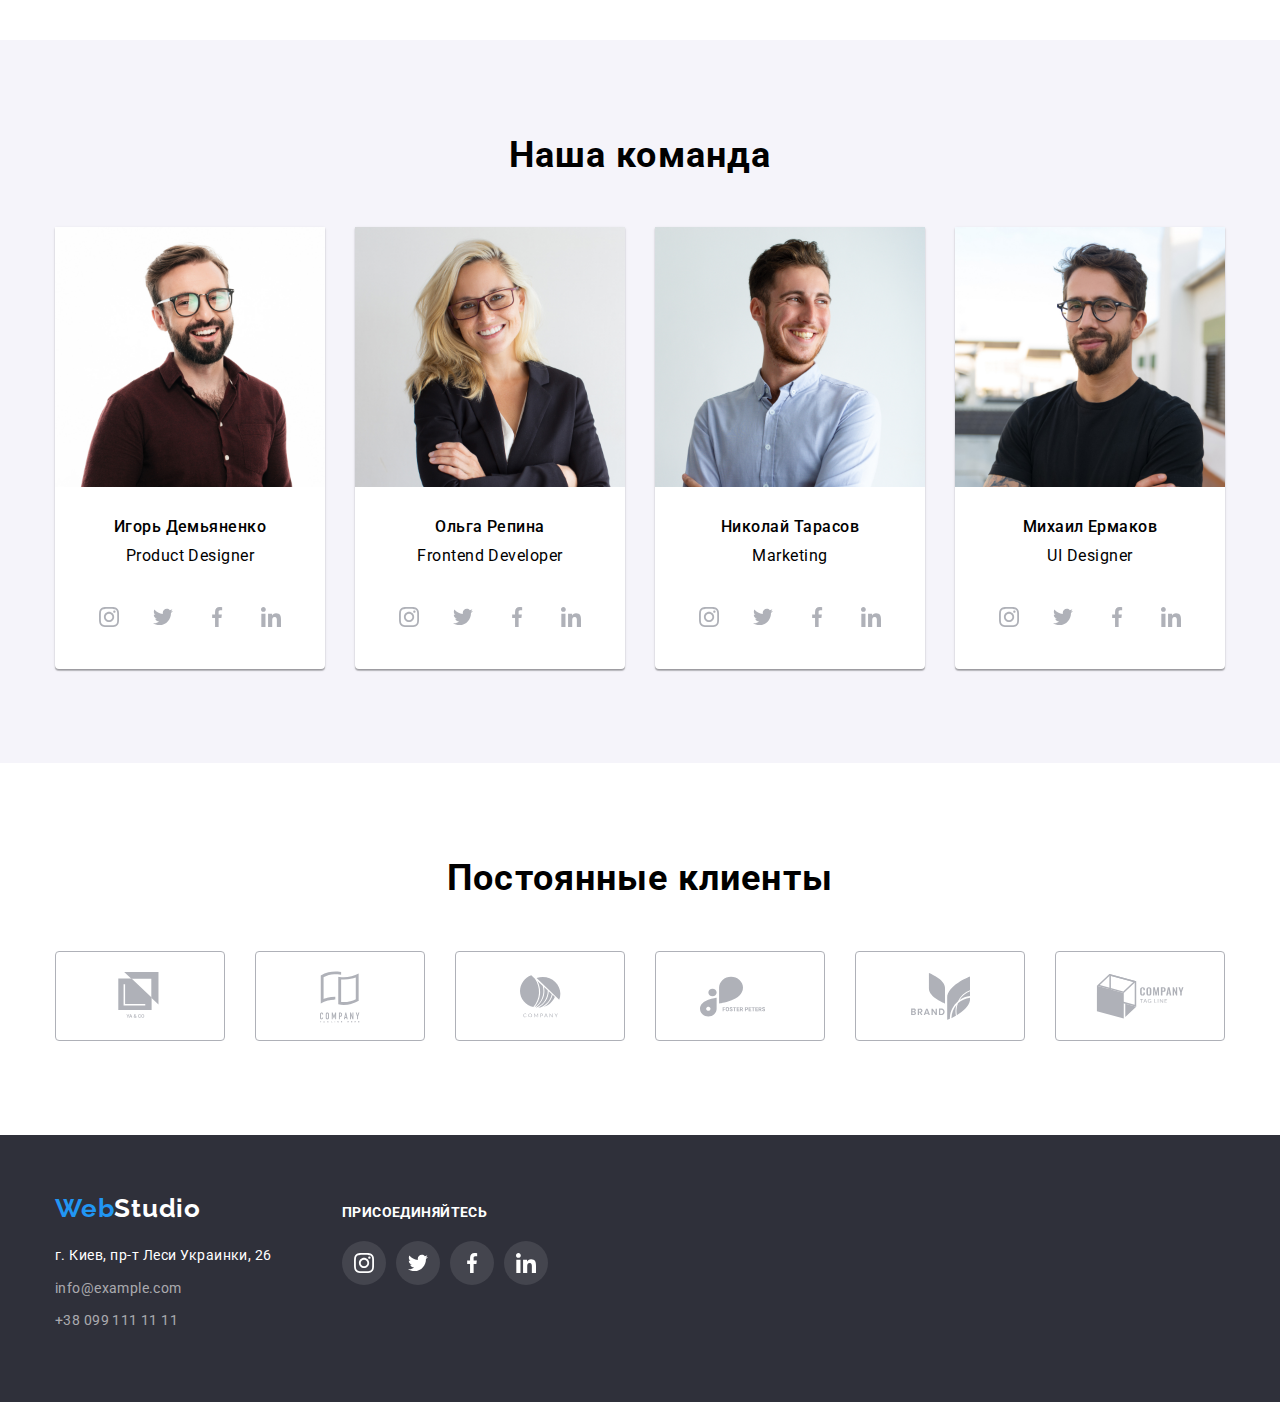
==== commit f1205ed6: "bpvtytybz" ====
--- a/index.html
+++ b/index.html
@@ -53,10 +53,11 @@
                 </div>
                 <div class="backdrop is-hidden" data-modal>
                     <div class="modal">
+                        
                         <h2>Оставьте свои данные, мы вам перезвоним</h2>
                         <button data-modal-close>
-                            <svg class="Vector" width="11px" height="11px">
-                                <use href="./images/Vector.svg#Vector"></use>
+                            <svg class="icon-close" width="30px" height="30px">
+                                <use href="./images/icon.svg#icon-close"></use>
                             </svg>
                         <button>
         
--- a/css/main.css
+++ b/css/main.css
@@ -29,13 +29,13 @@
 .header {
     padding-top: 24px;
     padding-bottom: 25px;
-    /*border-bottom: 1px solid #ECECEC;*/
+    position: relative;
 }
 .containerheader {
     display: flex;
     background-color:  #FFFFFF;
     letter-spacing: 0.02em;
-    /*border-bottom: 1px solid #ECECEC;*/
+
 }
 a .span {
    color: #2196F3;
@@ -100,24 +100,24 @@
     transition-property: background-color;
     transition-duration: 250ms;
     transition-timing-function: cubic-bezier(0.4, 0, 0.2, 1);
-    transition-delay:  2000ms;
 }
 .link {
     display: inline-block;
 }
 
-.link:hover:after,
-.link:focus::after {
-    display: block;
+.link::after {
+    display: inline-block;
     position: absolute;
     content: '';
-    margin: 0 auto;
-    margin-top: 29px;
+    left: 0;
+    bottom: 0;
     height: 4px;
-    width: 62px;
+    width: 100%;
     background-color: var(--accent-color);
     border-radius: 2px;
-}
+    margin: 0 auto;
+}
+
 
 .link:hover, 
 .link:focus {
@@ -143,6 +143,7 @@
 .head-item:hover,
 .head-item:focus {
     color: var(--accent-color);
+    transition: background-color 250ms cubic-bezier(0.4, 0, 0.2, 1);
 }
 
 .icon-svg {
@@ -162,6 +163,11 @@
     letter-spacing: 0.06em;
     text-align: center;
 }
+
+.container-hiro {
+    position: relative;
+}
+
 .overlay {
     height: 600px;
     max-width: 1600px;
@@ -205,12 +211,42 @@
     padding: 10px 32px;
 }
 
-.Vector {
-    left: 0px;
+.icon-close {
+    position: absolute;
+    top: 16px;
+    right: 16px;
+    border: 0;
     border-radius: 50%;
+
+    box-shadow: 0px 1px 3px rgba(0, 0, 0, 0.12), 0px 1px 1px rgba(0, 0, 0, 0.14), 0px 2px 1px rgba(0, 0, 0, 0.2);
+
+    transition: background-color 250ms cubic-bezier(0.4, 0, 0.2, 1);
+}
+
+.icon-close:hover,
+.icon-close:focus {
+    border-radius: 50%;
+    fill: var(--accent-color);
+    transition: background-color 250ms cubic-bezier(0.4, 0, 0.2, 1);
+}
+
+.modal h2 {
+    font-family: Roboto, sans-serif;
+    font-style: normal;
+    font-weight: 700;
+    font-size: 20px;
+    line-height: 1.15;
+    text-align: center;
+    letter-spacing: 0.03em;
+
+    color: #212121;
+
+    padding: 40px 39px;
+    left: 0;
+    text-align: left;
 }
 .backdrop {
-    position: fixed;
+    position: absolute;
     top: 0;
     left: 0;
     width: 1600px;
@@ -422,6 +458,7 @@
 .social-icons li {
     width: 44px;
     height: 44px;
+
 }
 
 
@@ -433,6 +470,7 @@
     width: inherit;
     fill: var( --social-color);
 }
+
 .social-icons li:not(:last-child) {
     margin-right: 10px;
 }
@@ -447,6 +485,7 @@
     fill: var(--white-text);
     border-radius: 50%;
     box-shadow: 0px 4px 4px rgba(0, 0, 0, 0.25);
+    transition: background-color 250ms cubic-bezier(0.4, 0, 0.2, 1);
 }
 .icon-second .icon-seconde:hover,
 .icon-second .icon-seconde:focus {
@@ -509,6 +548,8 @@
     fill: currentColor;
 
     border: 1px solid var(--accent-color);
+
+    transition: background-color 250ms cubic-bezier(0.4, 0, 0.2, 1);
 }
 
 /*footer*/
@@ -656,6 +697,8 @@
     background-color: var(--accent-color);
     fill: var(--white-text);
     border-radius: 50%;
+
+    transition: background-color 250ms cubic-bezier(0.4, 0, 0.2, 1);
 }
 
 .social-icons a{
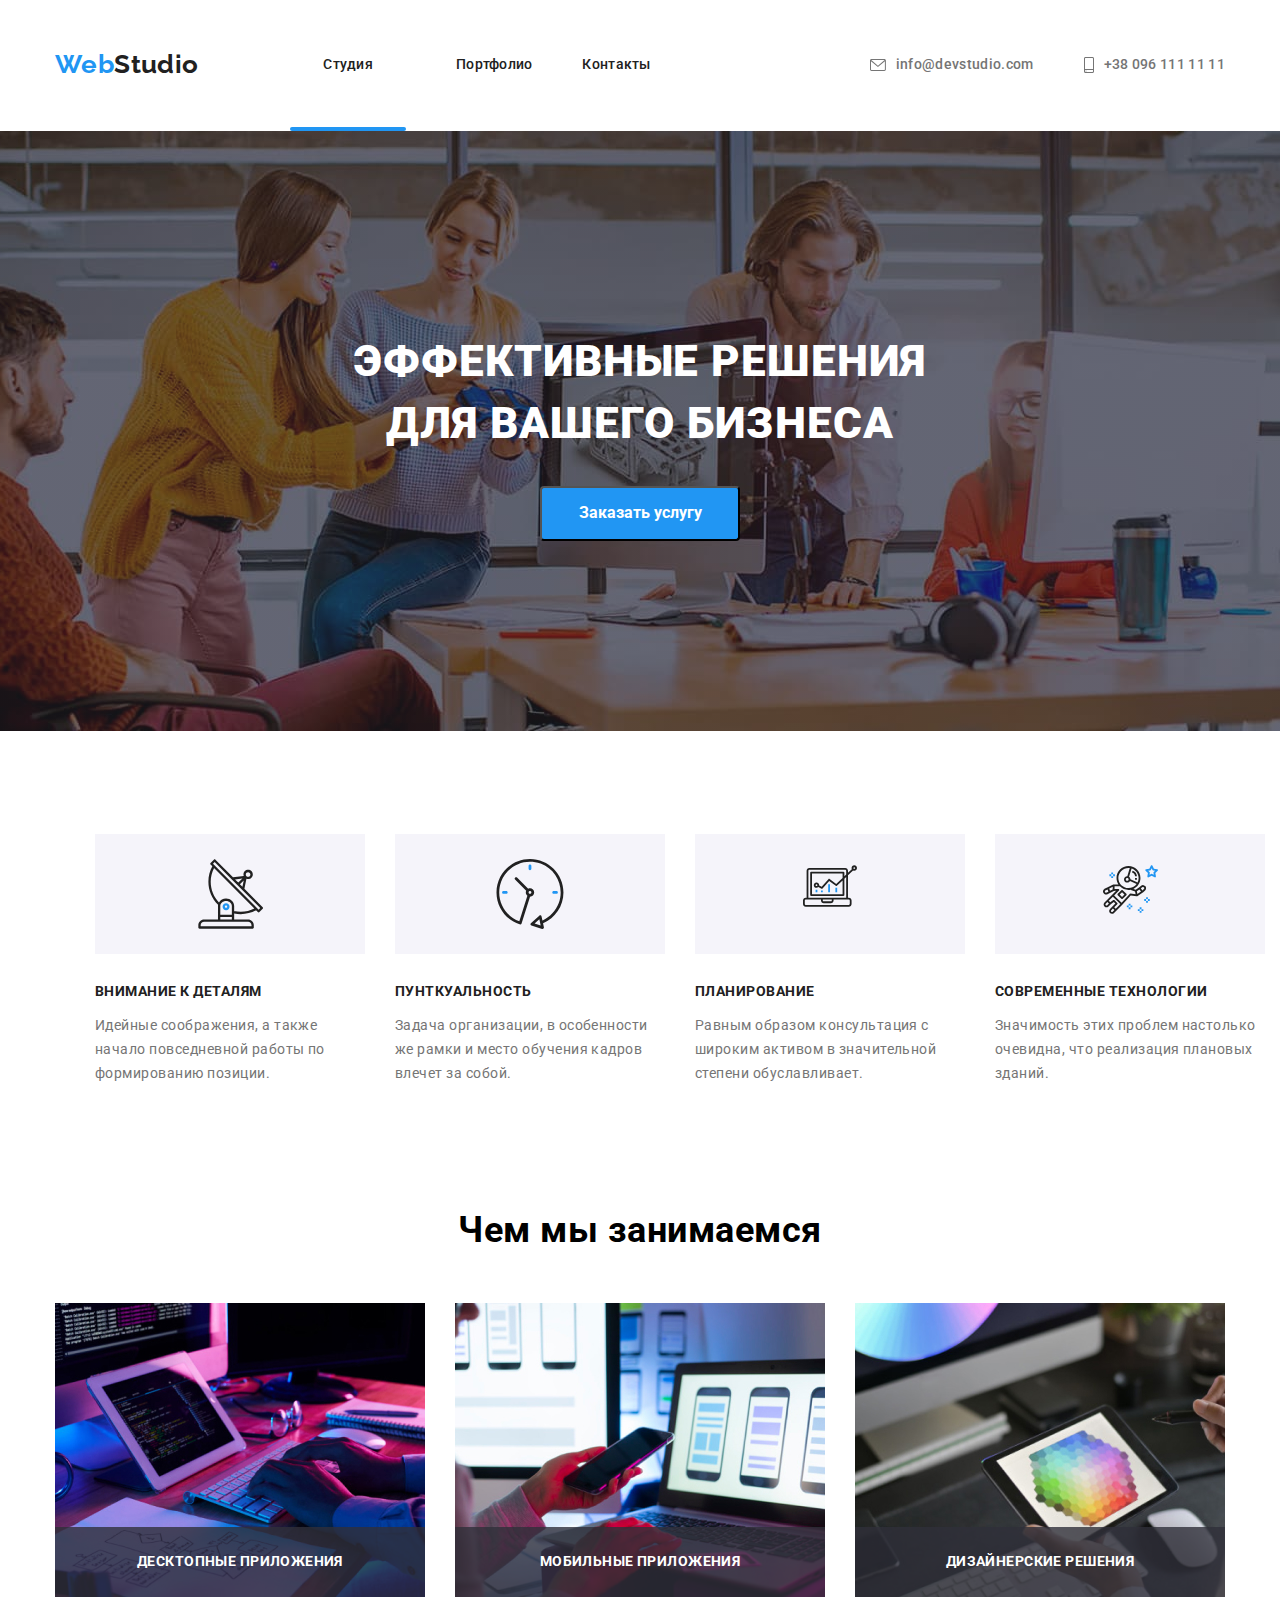
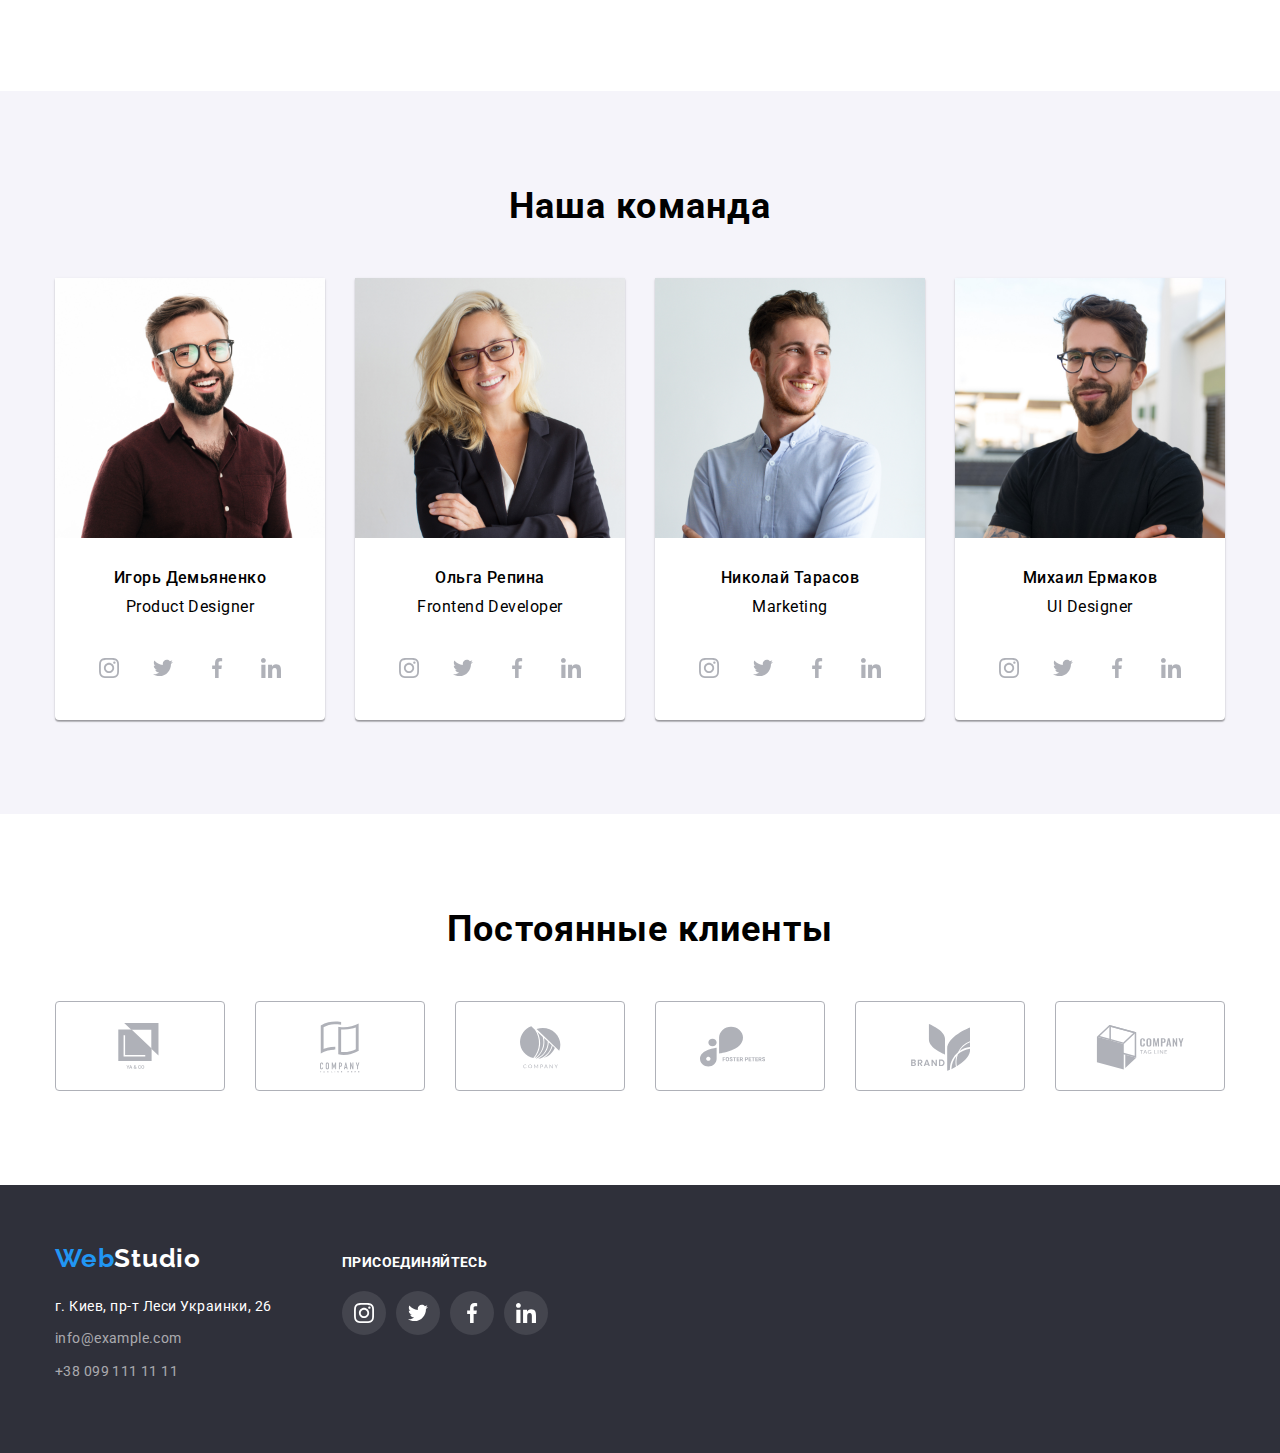
==== commit 2d0f24b2: "изменения" ====
--- a/index.html
+++ b/index.html
@@ -21,9 +21,9 @@
                     <a href="#" class="nav-studio"><span class="span">Web</span>Studio</a>
 
                     <ul class="nav-list">
-                        <li><a href="#" class="link">Студия</a></li>
-                        <li><a href="./portfolio.html" class="link">Портфолио</a></li>
-                        <li><a href="#" class="link">Контакты</a></li>
+                        <li class="head-item"><a href="./index.html" class="link current">Студия</a></li>
+                        <li class="head-item"><a href="./portfolio.html" class="link">Портфолио</a></li>
+                        <li class="head-item"><a href="#" class="link">Контакты</a></li>
                     </ul>
                 </nav>
                 <ul class="contacts">
--- a/css/main.css
+++ b/css/main.css
@@ -29,7 +29,7 @@
 .header {
     padding-top: 24px;
     padding-bottom: 25px;
-    position: relative;
+
 }
 .containerheader {
     display: flex;
@@ -105,17 +105,20 @@
     display: inline-block;
 }
 
-.link::after {
-    display: inline-block;
+.current {
+    position: relative;
+    padding: 33px;
+}
+.current::after {
     position: absolute;
     content: '';
     left: 0;
-    bottom: 0;
+    bottom: -25px;
     height: 4px;
     width: 100%;
     background-color: var(--accent-color);
     border-radius: 2px;
-    margin: 0 auto;
+    /*margin: 0 auto;*/
 }
 
 
@@ -469,6 +472,7 @@
     height: inherit;
     width: inherit;
     fill: var( --social-color);
+    transition: background-color 250ms cubic-bezier(0.4, 0, 0.2, 1);
 }
 
 .social-icons li:not(:last-child) {
@@ -485,7 +489,6 @@
     fill: var(--white-text);
     border-radius: 50%;
     box-shadow: 0px 4px 4px rgba(0, 0, 0, 0.25);
-    transition: background-color 250ms cubic-bezier(0.4, 0, 0.2, 1);
 }
 .icon-second .icon-seconde:hover,
 .icon-second .icon-seconde:focus {
@@ -540,6 +543,7 @@
     min-width: 170px;
     height: 90px;
     fill: var(--social-color);
+    transition: background-color 250ms cubic-bezier(0.4, 0, 0.2, 1);
 }
 
 .clients-item a:hover,
@@ -549,7 +553,6 @@
 
     border: 1px solid var(--accent-color);
 
-    transition: background-color 250ms cubic-bezier(0.4, 0, 0.2, 1);
 }
 
 /*footer*/
@@ -680,6 +683,8 @@
     align-items: center;
     height: inherit;
     width: inherit;
+
+    transition: background-color 250ms cubic-bezier(0.4, 0, 0.2, 1);
 }
 a .footer-icon {
     fill: var(--white-text);
@@ -698,7 +703,6 @@
     fill: var(--white-text);
     border-radius: 50%;
 
-    transition: background-color 250ms cubic-bezier(0.4, 0, 0.2, 1);
 }
 
 .social-icons a{
